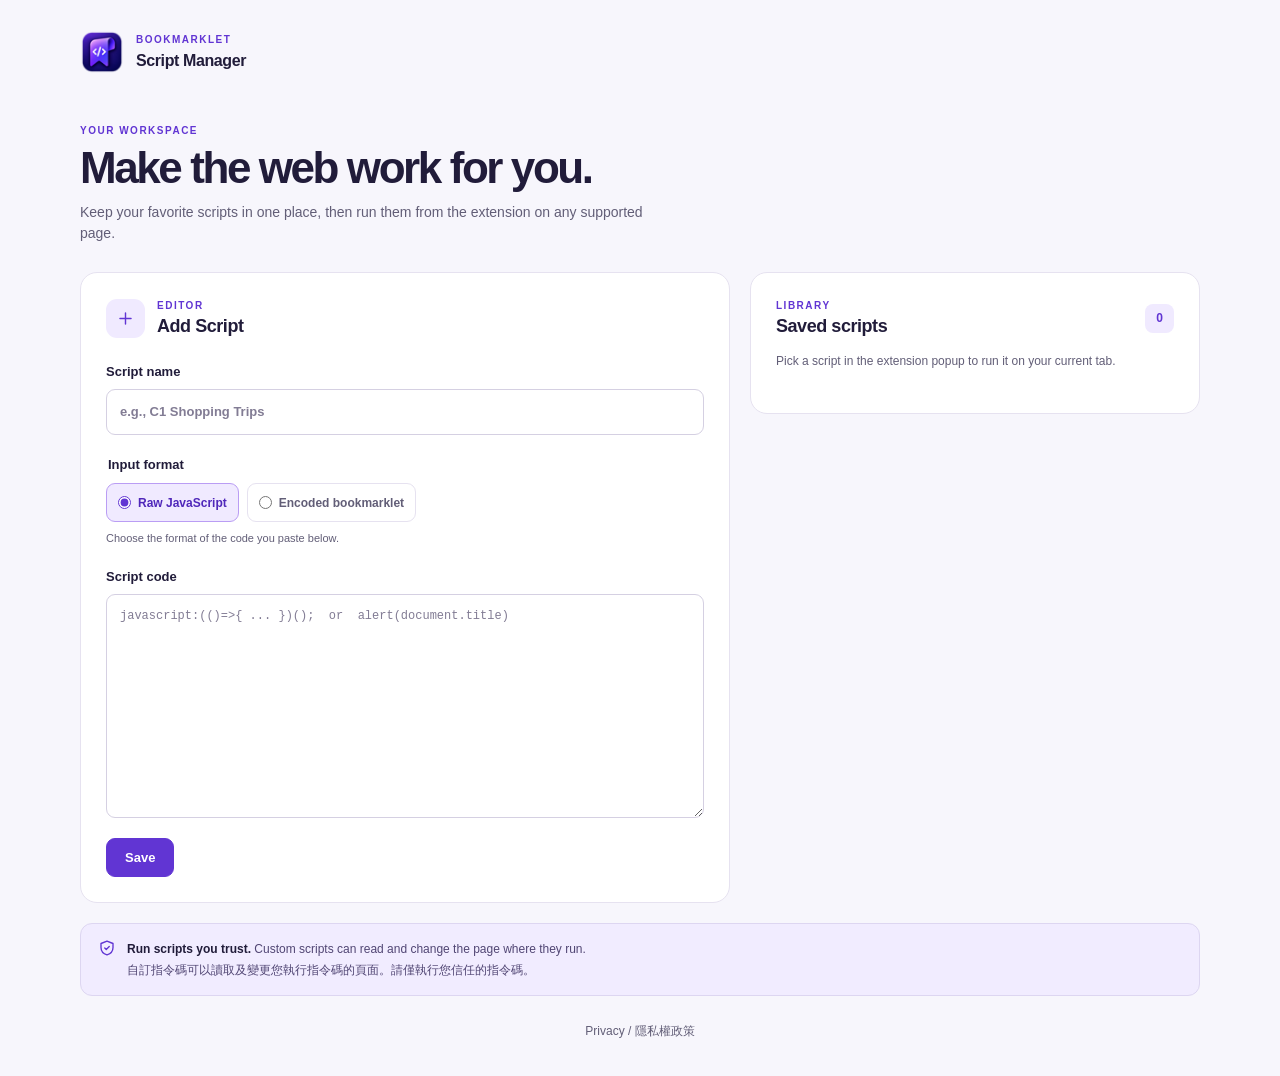
==== extension/options/index.html @ 5c260bf1 "update ui" ====
<!DOCTYPE html>
<html lang="en">
<head>
  <meta charset="UTF-8" />
  <meta name="viewport" content="width=device-width, initial-scale=1.0" />
  <title>Bookmarklet Script Manager</title>
  <link rel="stylesheet" href="styles.css" />
</head>
<body>
  <div class="wrap">
    <header class="page-header">
      <div class="brand">
        <img src="../../icons/icon48.png" width="44" height="44" alt="" />
        <div>
          <p class="eyebrow">BOOKMARKLET</p>
          <p class="brand-name">Script Manager</p>
        </div>
      </div>
      <div class="intro">
        <p class="eyebrow">YOUR WORKSPACE</p>
        <h1>Make the web work for you.</h1>
        <p class="sub">Keep your favorite scripts in one place, then run them from the extension on any supported page.</p>
      </div>
    </header>

    <main class="workspace">
    <section class="card editor-card" aria-labelledby="form-title">
      <div class="card-heading">
        <span class="card-icon" aria-hidden="true"><svg viewBox="0 0 24 24" width="19" height="19" fill="none" stroke="currentColor" stroke-width="1.8" stroke-linecap="round" stroke-linejoin="round"><path d="M12 5v14M5 12h14"/></svg></span>
        <div><p class="eyebrow">EDITOR</p><h2 id="form-title">Add Script</h2></div>
      </div>
      <form id="script-form">
        <label>
          <span>Script name</span>
          <input type="text" id="name" placeholder="e.g., C1 Shopping Trips" required />
        </label>
        <fieldset id="input-mode" aria-describedby="format-hint">
          <legend>Input format</legend>
          <div class="mode-options">
            <label><input type="radio" name="input-mode" value="raw" checked /> <span>Raw JavaScript</span></label>
            <label><input type="radio" name="input-mode" value="encoded-bookmarklet" /> <span>Encoded bookmarklet</span></label>
          </div>
          <p id="format-hint" class="field-hint">Choose the format of the code you paste below.</p>
        </fieldset>
        <label>
          <span>Script code</span>
          <textarea id="code" rows="10" placeholder="javascript:(()=>{ ... })();  or  alert(document.title)" required></textarea>
        </label>
        <div class="form-actions">
          <button type="submit" class="primary-btn" id="save-btn">Save</button>
          <button type="button" class="ghost-btn hidden" id="cancel-btn">Cancel</button>
          <span id="form-hint" class="hint" role="status" aria-live="polite"></span>
        </div>
      </form>
    </section>

    <section class="card library-card" aria-labelledby="library-title">
      <div class="library-heading">
        <div><p class="eyebrow">LIBRARY</p><h2 id="library-title">Saved scripts</h2></div>
        <span class="count" id="count">0</span>
      </div>
      <p class="library-description">Pick a script in the extension popup to run it on your current tab.</p>
      <ul id="list"></ul>
      <div id="list-empty" class="empty hidden">
        <span class="empty-icon" aria-hidden="true"><svg viewBox="0 0 24 24" width="24" height="24" fill="none" stroke="currentColor" stroke-width="1.7" stroke-linecap="round" stroke-linejoin="round"><path d="M6 3.75h12a1 1 0 0 1 1 1v15.5l-7-4.5-7 4.5V4.75a1 1 0 0 1 1-1Z"/><path d="m9 10 2 2-2 2m4 0h2"/></svg></span>
        <strong>No scripts saved yet</strong>
        <span>Add your first script using the editor.</span>
      </div>
    </section>
    </main>

    <aside class="safety-note" aria-label="Script safety">
      <span class="safety-icon" aria-hidden="true"><svg viewBox="0 0 24 24" width="18" height="18" fill="none" stroke="currentColor" stroke-width="1.8" stroke-linecap="round" stroke-linejoin="round"><path d="M12 2.75 20 6v5.25c0 5.1-3.3 8.4-8 10-4.7-1.6-8-4.9-8-10V6l8-3.25Z"/><path d="m9 12 2 2 4-4"/></svg></span>
      <div><strong>Run scripts you trust.</strong> Custom scripts can read and change the page where they run.<br><span lang="zh-Hant">自訂指令碼可以讀取及變更您執行指令碼的頁面。請僅執行您信任的指令碼。</span></div>
    </aside>

    <footer>
      <a href="https://tony92151.github.io/bookmarklet-launcher/site/privacy.html" target="_blank" rel="noreferrer">Privacy / 隱私權政策</a>
    </footer>
  </div>

  <script type="module" src="index.js"></script>
</body>
</html>
---- extension/options/styles.css ----
* { box-sizing: border-box; }
html { scroll-behavior: smooth; }
body {
  --bg: #f7f6fc; --surface: #fff; --ink: #211c3a; --muted: #625e77;
  --line: #e6e2f0; --accent: #6135d3; --accent-hover: #4f27ba; --accent-soft: #f0eaff;
  margin: 0; background: var(--bg); color: var(--ink);
  font: 14px/1.5 -apple-system, BlinkMacSystemFont, "Segoe UI", sans-serif;
}
button, input, textarea { font: inherit; }
button { cursor: pointer; }
.hidden { display: none !important; }
.wrap { width: min(1120px, calc(100% - 48px)); margin: 0 auto; }
.page-header { padding: 30px 0 28px; }
.brand { display: flex; align-items: center; gap: 12px; }
.brand img { border-radius: 12px; }
.eyebrow { margin: 0 0 2px; color: var(--accent); font-size: 10px; font-weight: 800; letter-spacing: .15em; }
.brand-name { margin: 0; font-size: 16px; font-weight: 750; letter-spacing: -.025em; }
.intro { margin-top: 49px; }
.intro h1 { margin: 6px 0 10px; font-size: clamp(30px, 4vw, 44px); line-height: 1.1; letter-spacing: -.055em; }
.sub { max-width: 590px; margin: 0; color: var(--muted); font-size: 14px; }
.workspace { display: grid; grid-template-columns: minmax(0, 1.3fr) minmax(300px, .9fr); align-items: start; gap: 20px; }
.card { min-width: 0; padding: 25px; border: 1px solid var(--line); border-radius: 17px; background: var(--surface); }
.card-heading { display: flex; align-items: center; gap: 12px; margin-bottom: 24px; }
.card-icon { display: grid; place-items: center; width: 39px; height: 39px; border-radius: 11px; background: var(--accent-soft); color: var(--accent); }
.card h2 { margin: 0; font-size: 18px; line-height: 1.25; letter-spacing: -.025em; }
form { display: grid; gap: 20px; }
form > label { display: grid; gap: 8px; color: var(--ink); font-size: 13px; font-weight: 700; }
input[type="text"], textarea { display: block; width: 100%; padding: 12px 13px; border: 1px solid #d5d0e2; border-radius: 9px; background: #fff; color: var(--ink); font-size: 13px; transition: border-color .18s ease, box-shadow .18s ease; }
input[type="text"]::placeholder, textarea::placeholder { color: #827c94; }
input[type="text"]:focus, textarea:focus { border-color: var(--accent); outline: 0; box-shadow: 0 0 0 3px #e8ddff; }
textarea { min-height: 220px; resize: vertical; font: 12px/1.65 ui-monospace, SFMono-Regular, Menlo, Consolas, monospace; }
fieldset { min-width: 0; margin: 0; padding: 0; border: 0; }
legend { margin-bottom: 9px; font-size: 13px; font-weight: 700; }
.mode-options { display: flex; flex-wrap: wrap; gap: 8px; }
.mode-options label { display: flex; align-items: center; gap: 7px; min-height: 39px; padding: 7px 11px; border: 1px solid var(--line); border-radius: 9px; color: var(--muted); cursor: pointer; font-size: 12px; font-weight: 650; transition: border-color .18s ease, background .18s ease; }
.mode-options label:has(input:checked) { border-color: #ba9df4; background: var(--accent-soft); color: var(--accent-hover); }
.mode-options label:hover { border-color: #ba9df4; }
.mode-options input { margin: 0; accent-color: var(--accent); }
.field-hint { margin: 8px 0 0; color: var(--muted); font-size: 11px; }
.form-actions { display: flex; flex-wrap: wrap; align-items: center; gap: 10px; }
.primary-btn, .ghost-btn { min-height: 39px; padding: 8px 18px; border-radius: 9px; font-size: 13px; font-weight: 750; transition: background .18s ease, border-color .18s ease; }
.primary-btn { border: 1px solid var(--accent); background: var(--accent); color: white; }
.primary-btn:hover { background: var(--accent-hover); }
.ghost-btn { border: 1px solid #d5d0e2; background: white; color: var(--ink); }
.ghost-btn:hover { background: var(--accent-soft); border-color: #ba9df4; }
.hint { color: #176b49; font-size: 12px; }
.hint.error { color: #a72d4b; }
.library-heading { display: flex; align-items: center; justify-content: space-between; gap: 12px; }
.count { display: grid; place-items: center; min-width: 29px; height: 29px; padding: 0 7px; border-radius: 8px; background: var(--accent-soft); color: var(--accent); font-size: 12px; font-weight: 800; }
.library-description { margin: 14px 0 18px; color: var(--muted); font-size: 12px; }
#list { display: grid; gap: 9px; margin: 0; padding: 0; list-style: none; }
.item { display: flex; align-items: center; justify-content: space-between; gap: 14px; min-width: 0; padding: 13px; border: 1px solid var(--line); border-radius: 11px; background: #fdfcff; }
.item-info { min-width: 0; }
.item-name { overflow-wrap: anywhere; font-size: 13px; font-weight: 750; }
.item-meta { max-width: 250px; margin-top: 3px; overflow: hidden; color: var(--muted); font: 11px/1.4 ui-monospace, SFMono-Regular, Menlo, Consolas, monospace; text-overflow: ellipsis; white-space: nowrap; }
.item-actions { display: flex; flex: none; gap: 5px; }
.sm-btn { min-height: 30px; padding: 5px 8px; border: 1px solid transparent; border-radius: 7px; background: transparent; color: var(--accent); font-size: 11px; font-weight: 750; transition: background .18s ease; }
.sm-btn:hover { background: var(--accent-soft); }
.sm-btn.delete { color: #a72d4b; }
.sm-btn.delete:hover { background: #fff0f3; }
.empty { display: flex; flex-direction: column; align-items: center; gap: 6px; padding: 35px 20px; border: 1px dashed #cec7df; border-radius: 11px; color: var(--muted); text-align: center; font-size: 12px; }
.empty-icon { display: grid; place-items: center; width: 46px; height: 46px; margin-bottom: 6px; border-radius: 12px; background: var(--accent-soft); color: var(--accent); }
.empty strong { color: var(--ink); font-size: 14px; }
.safety-note { display: flex; gap: 11px; margin: 20px 0 0; padding: 15px 17px; border: 1px solid #ddd6f1; border-radius: 12px; background: #f1ecff; color: #514674; font-size: 12px; line-height: 1.7; }
.safety-note strong { color: var(--ink); }
.safety-icon { flex: none; color: var(--accent); }
footer { padding: 24px 0 35px; text-align: center; }
footer a { color: var(--muted); font-size: 12px; text-decoration: none; }
footer a:hover { color: var(--accent); text-decoration: underline; }
button:focus-visible, a:focus-visible, input[type="radio"]:focus-visible { outline: 3px solid #a88cf5; outline-offset: 2px; }
@media (max-width: 800px) { .workspace { grid-template-columns: 1fr; } .item-meta { max-width: min(55vw, 500px); } }
@media (max-width: 560px) { .wrap { width: min(100% - 28px, 1120px); } .page-header { padding-top: 20px; } .intro { margin-top: 34px; } .card { padding: 19px; } .item { align-items: stretch; flex-direction: column; } .item-actions { justify-content: flex-end; } .item-meta { max-width: 100%; } }
@media (prefers-reduced-motion: reduce) { *, *::before, *::after { animation-duration: .01ms !important; transition-duration: .01ms !important; scroll-behavior: auto !important; } }
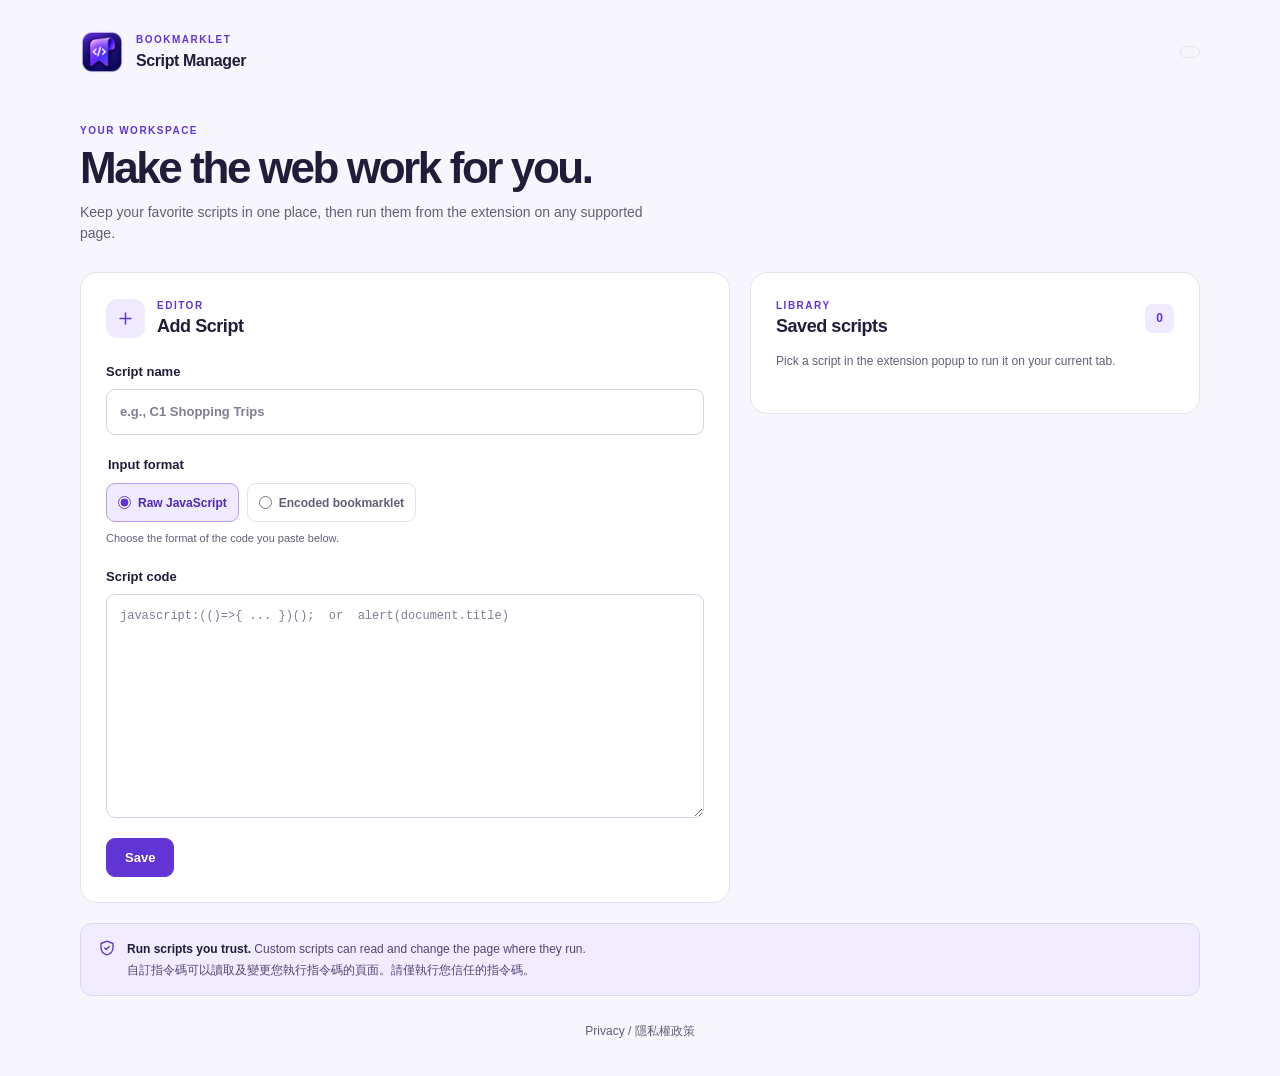
==== commit d3d4c0df: "Show extension version on options page" ====
--- a/extension/options/index.html
+++ b/extension/options/index.html
@@ -15,6 +15,7 @@
           <p class="eyebrow">BOOKMARKLET</p>
           <p class="brand-name">Script Manager</p>
         </div>
+        <span class="version" id="extension-version"></span>
       </div>
       <div class="intro">
         <p class="eyebrow">YOUR WORKSPACE</p>
--- a/extension/options/styles.css
+++ b/extension/options/styles.css
@@ -15,6 +15,7 @@
 .brand img { border-radius: 12px; }
 .eyebrow { margin: 0 0 2px; color: var(--accent); font-size: 10px; font-weight: 800; letter-spacing: .15em; }
 .brand-name { margin: 0; font-size: 16px; font-weight: 750; letter-spacing: -.025em; }
+.version { margin-left: auto; padding: 5px 9px; border: 1px solid var(--line); border-radius: 999px; color: var(--muted); font-size: 11px; font-weight: 700; white-space: nowrap; }
 .intro { margin-top: 49px; }
 .intro h1 { margin: 6px 0 10px; font-size: clamp(30px, 4vw, 44px); line-height: 1.1; letter-spacing: -.055em; }
 .sub { max-width: 590px; margin: 0; color: var(--muted); font-size: 14px; }
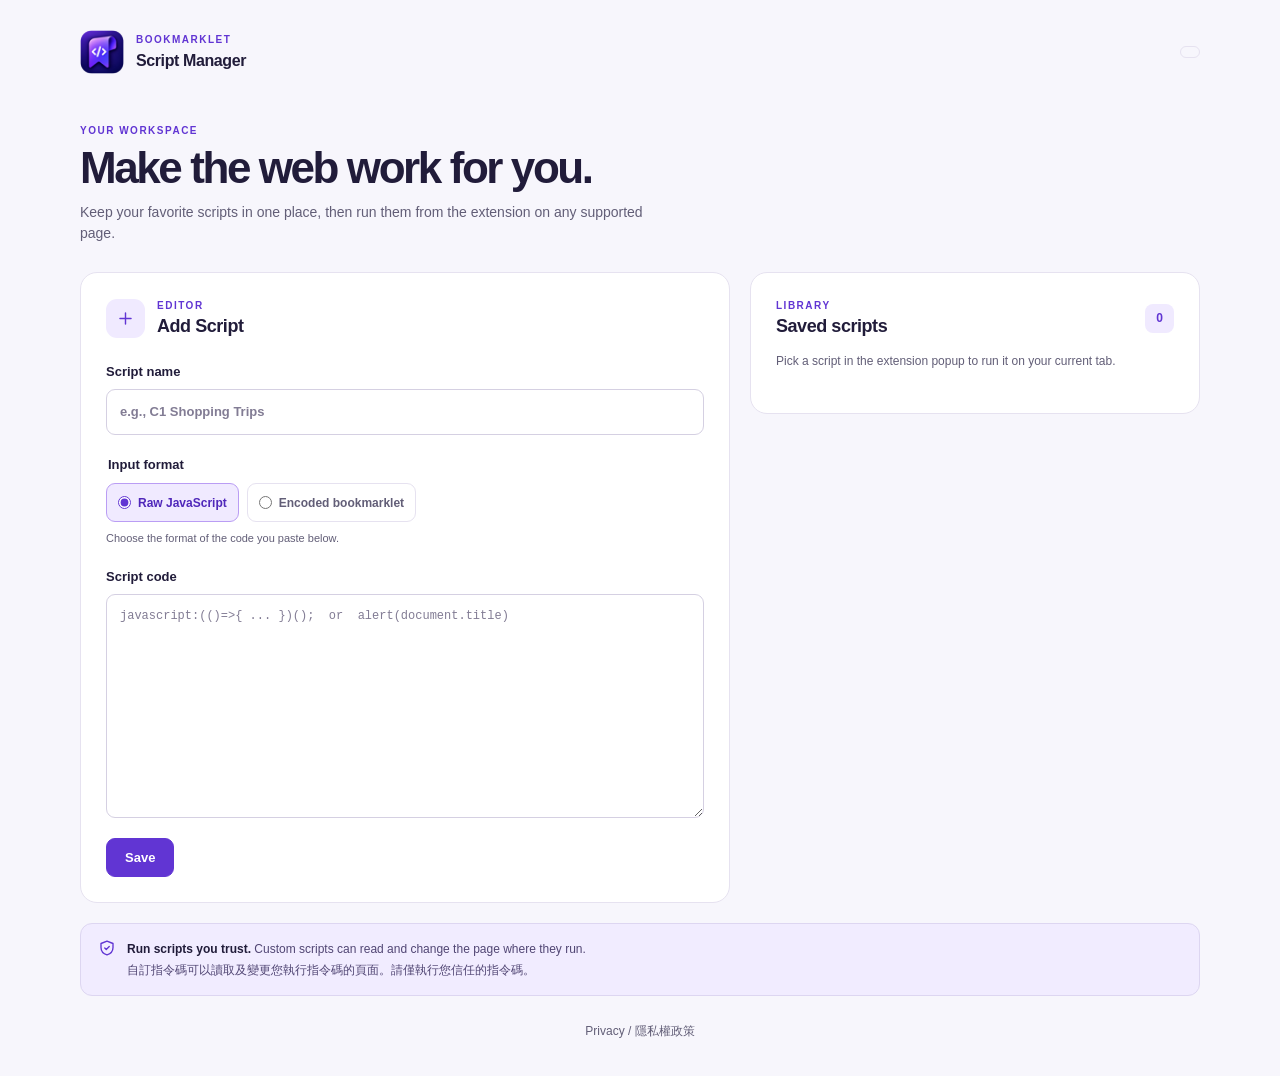
==== commit 88d9f285: "Move public site and skill to market repository" ====
--- a/extension/options/index.html
+++ b/extension/options/index.html
@@ -76,7 +76,7 @@
     </aside>
 
     <footer>
-      <a href="https://tony92151.github.io/bookmarklet-launcher/site/privacy.html" target="_blank" rel="noreferrer">Privacy / 隱私權政策</a>
+      <a href="https://tony92151.github.io/bookmarklet-script-manager-market/privacy.html" target="_blank" rel="noreferrer">Privacy / 隱私權政策</a>
     </footer>
   </div>
 
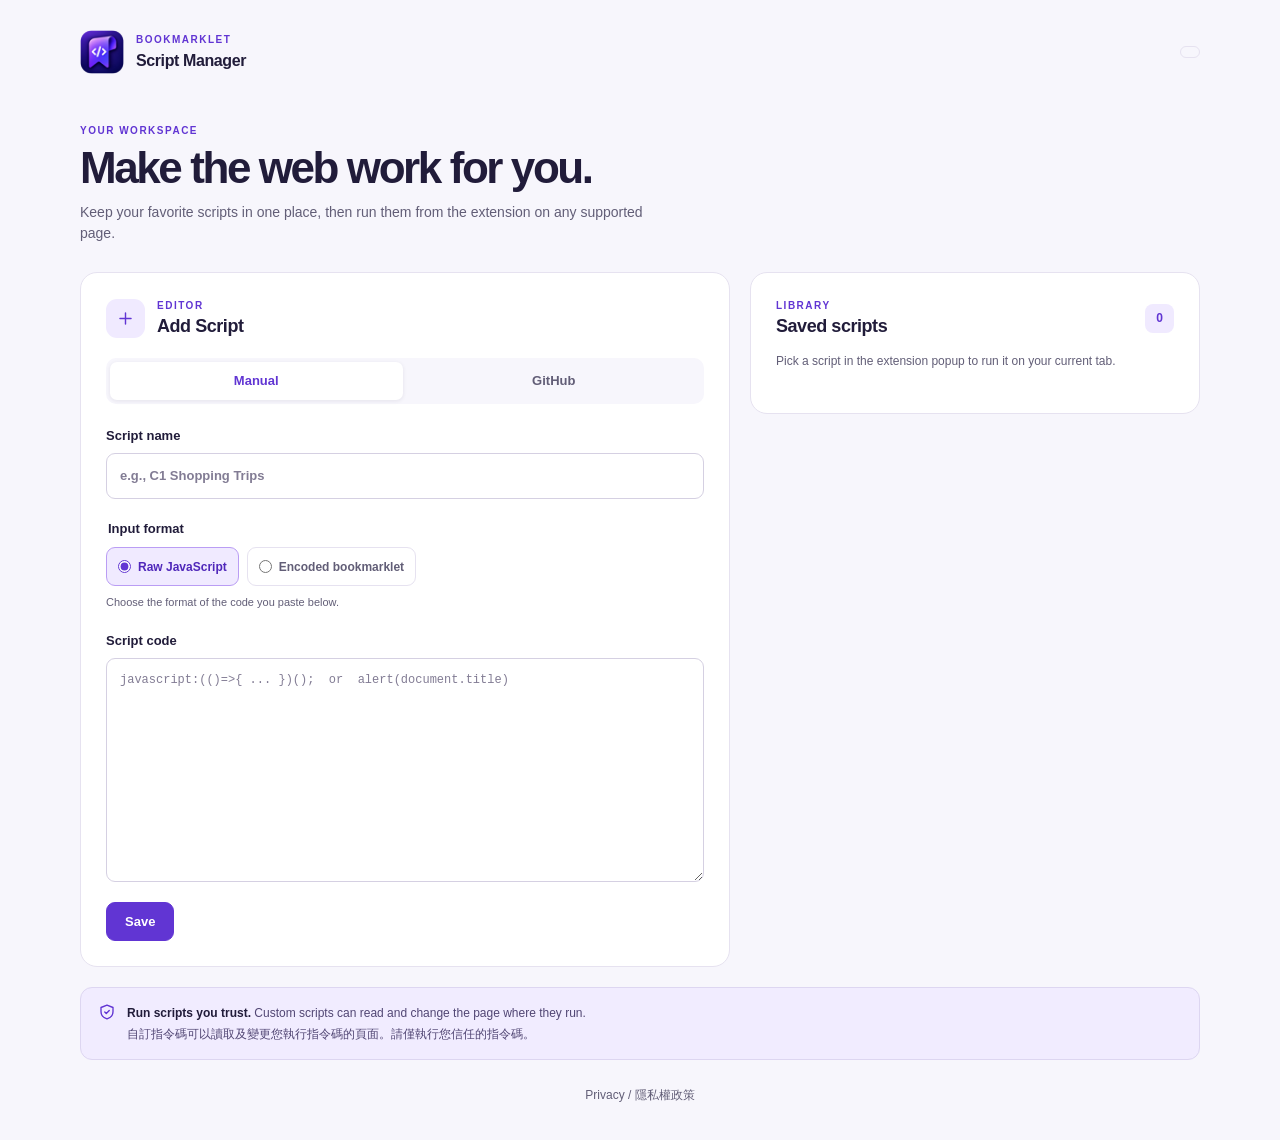
==== commit e88a852b: "Add GitHub script import and updated timestamps" ====
--- a/extension/options/index.html
+++ b/extension/options/index.html
@@ -30,6 +30,11 @@
         <span class="card-icon" aria-hidden="true"><svg viewBox="0 0 24 24" width="19" height="19" fill="none" stroke="currentColor" stroke-width="1.8" stroke-linecap="round" stroke-linejoin="round"><path d="M12 5v14M5 12h14"/></svg></span>
         <div><p class="eyebrow">EDITOR</p><h2 id="form-title">Add Script</h2></div>
       </div>
+      <div class="source-tabs" role="tablist" aria-label="Add script method">
+        <button type="button" id="manual-tab" role="tab" aria-controls="manual-panel" aria-selected="true">Manual</button>
+        <button type="button" id="github-tab" role="tab" aria-controls="github-panel" aria-selected="false" tabindex="-1">GitHub</button>
+      </div>
+      <div id="manual-panel" role="tabpanel" aria-labelledby="manual-tab">
       <form id="script-form">
         <label>
           <span>Script name</span>
@@ -53,6 +58,18 @@
           <span id="form-hint" class="hint" role="status" aria-live="polite"></span>
         </div>
       </form>
+      </div>
+      <div id="github-panel" class="hidden" role="tabpanel" aria-labelledby="github-tab">
+        <form id="github-form">
+          <label for="github-url">GitHub JavaScript file URL</label>
+          <input type="url" id="github-url" placeholder="https://github.com/owner/repo/blob/main/script.js" required />
+          <p class="field-hint">Save a one-time local copy of a public .js file.</p>
+          <div class="form-actions">
+            <button type="submit" class="primary-btn" id="github-save-btn">Save</button>
+            <span id="github-hint" class="hint" role="status" aria-live="polite"></span>
+          </div>
+        </form>
+      </div>
     </section>
 
     <section class="card library-card" aria-labelledby="library-title">
--- a/extension/options/styles.css
+++ b/extension/options/styles.css
@@ -21,14 +21,20 @@
 .sub { max-width: 590px; margin: 0; color: var(--muted); font-size: 14px; }
 .workspace { display: grid; grid-template-columns: minmax(0, 1.3fr) minmax(300px, .9fr); align-items: start; gap: 20px; }
 .card { min-width: 0; padding: 25px; border: 1px solid var(--line); border-radius: 17px; background: var(--surface); }
-.card-heading { display: flex; align-items: center; gap: 12px; margin-bottom: 24px; }
+.card-heading { display: flex; align-items: center; gap: 12px; margin-bottom: 20px; }
 .card-icon { display: grid; place-items: center; width: 39px; height: 39px; border-radius: 11px; background: var(--accent-soft); color: var(--accent); }
 .card h2 { margin: 0; font-size: 18px; line-height: 1.25; letter-spacing: -.025em; }
 form { display: grid; gap: 20px; }
 form > label { display: grid; gap: 8px; color: var(--ink); font-size: 13px; font-weight: 700; }
-input[type="text"], textarea { display: block; width: 100%; padding: 12px 13px; border: 1px solid #d5d0e2; border-radius: 9px; background: #fff; color: var(--ink); font-size: 13px; transition: border-color .18s ease, box-shadow .18s ease; }
-input[type="text"]::placeholder, textarea::placeholder { color: #827c94; }
-input[type="text"]:focus, textarea:focus { border-color: var(--accent); outline: 0; box-shadow: 0 0 0 3px #e8ddff; }
+.source-tabs { display: flex; gap: 5px; margin-bottom: 22px; padding: 4px; border-radius: 10px; background: var(--bg); }
+.source-tabs button { flex: 1; min-height: 38px; border: 0; border-radius: 7px; background: transparent; color: var(--muted); font-size: 13px; font-weight: 700; }
+.source-tabs button[aria-selected="true"] { background: white; color: var(--accent); box-shadow: 0 1px 4px #211c3a16; }
+.source-tabs button:hover { color: var(--accent); }
+#github-form { gap: 12px; }
+#github-form .field-hint { margin: 0; }
+input[type="text"], input[type="url"], textarea { display: block; width: 100%; padding: 12px 13px; border: 1px solid #d5d0e2; border-radius: 9px; background: #fff; color: var(--ink); font-size: 13px; transition: border-color .18s ease, box-shadow .18s ease; }
+input[type="text"]::placeholder, input[type="url"]::placeholder, textarea::placeholder { color: #827c94; }
+input[type="text"]:focus, input[type="url"]:focus, textarea:focus { border-color: var(--accent); outline: 0; box-shadow: 0 0 0 3px #e8ddff; }
 textarea { min-height: 220px; resize: vertical; font: 12px/1.65 ui-monospace, SFMono-Regular, Menlo, Consolas, monospace; }
 fieldset { min-width: 0; margin: 0; padding: 0; border: 0; }
 legend { margin-bottom: 9px; font-size: 13px; font-weight: 700; }
@@ -44,6 +50,7 @@
 .primary-btn:hover { background: var(--accent-hover); }
 .ghost-btn { border: 1px solid #d5d0e2; background: white; color: var(--ink); }
 .ghost-btn:hover { background: var(--accent-soft); border-color: #ba9df4; }
+.primary-btn:disabled, .ghost-btn:disabled { cursor: wait; opacity: .65; }
 .hint { color: #176b49; font-size: 12px; }
 .hint.error { color: #a72d4b; }
 .library-heading { display: flex; align-items: center; justify-content: space-between; gap: 12px; }
@@ -53,7 +60,7 @@
 .item { display: flex; align-items: center; justify-content: space-between; gap: 14px; min-width: 0; padding: 13px; border: 1px solid var(--line); border-radius: 11px; background: #fdfcff; }
 .item-info { min-width: 0; }
 .item-name { overflow-wrap: anywhere; font-size: 13px; font-weight: 750; }
-.item-meta { max-width: 250px; margin-top: 3px; overflow: hidden; color: var(--muted); font: 11px/1.4 ui-monospace, SFMono-Regular, Menlo, Consolas, monospace; text-overflow: ellipsis; white-space: nowrap; }
+.item-meta { margin-top: 3px; color: var(--muted); font-size: 12px; }
 .item-actions { display: flex; flex: none; gap: 5px; }
 .sm-btn { min-height: 30px; padding: 5px 8px; border: 1px solid transparent; border-radius: 7px; background: transparent; color: var(--accent); font-size: 11px; font-weight: 750; transition: background .18s ease; }
 .sm-btn:hover { background: var(--accent-soft); }
@@ -69,6 +76,6 @@
 footer a { color: var(--muted); font-size: 12px; text-decoration: none; }
 footer a:hover { color: var(--accent); text-decoration: underline; }
 button:focus-visible, a:focus-visible, input[type="radio"]:focus-visible { outline: 3px solid #a88cf5; outline-offset: 2px; }
-@media (max-width: 800px) { .workspace { grid-template-columns: 1fr; } .item-meta { max-width: min(55vw, 500px); } }
-@media (max-width: 560px) { .wrap { width: min(100% - 28px, 1120px); } .page-header { padding-top: 20px; } .intro { margin-top: 34px; } .card { padding: 19px; } .item { align-items: stretch; flex-direction: column; } .item-actions { justify-content: flex-end; } .item-meta { max-width: 100%; } }
+@media (max-width: 800px) { .workspace { grid-template-columns: 1fr; } }
+@media (max-width: 560px) { .wrap { width: min(100% - 28px, 1120px); } .page-header { padding-top: 20px; } .intro { margin-top: 34px; } .card { padding: 19px; } .item { align-items: stretch; flex-direction: column; } .item-actions { justify-content: flex-end; } }
 @media (prefers-reduced-motion: reduce) { *, *::before, *::after { animation-duration: .01ms !important; transition-duration: .01ms !important; scroll-behavior: auto !important; } }
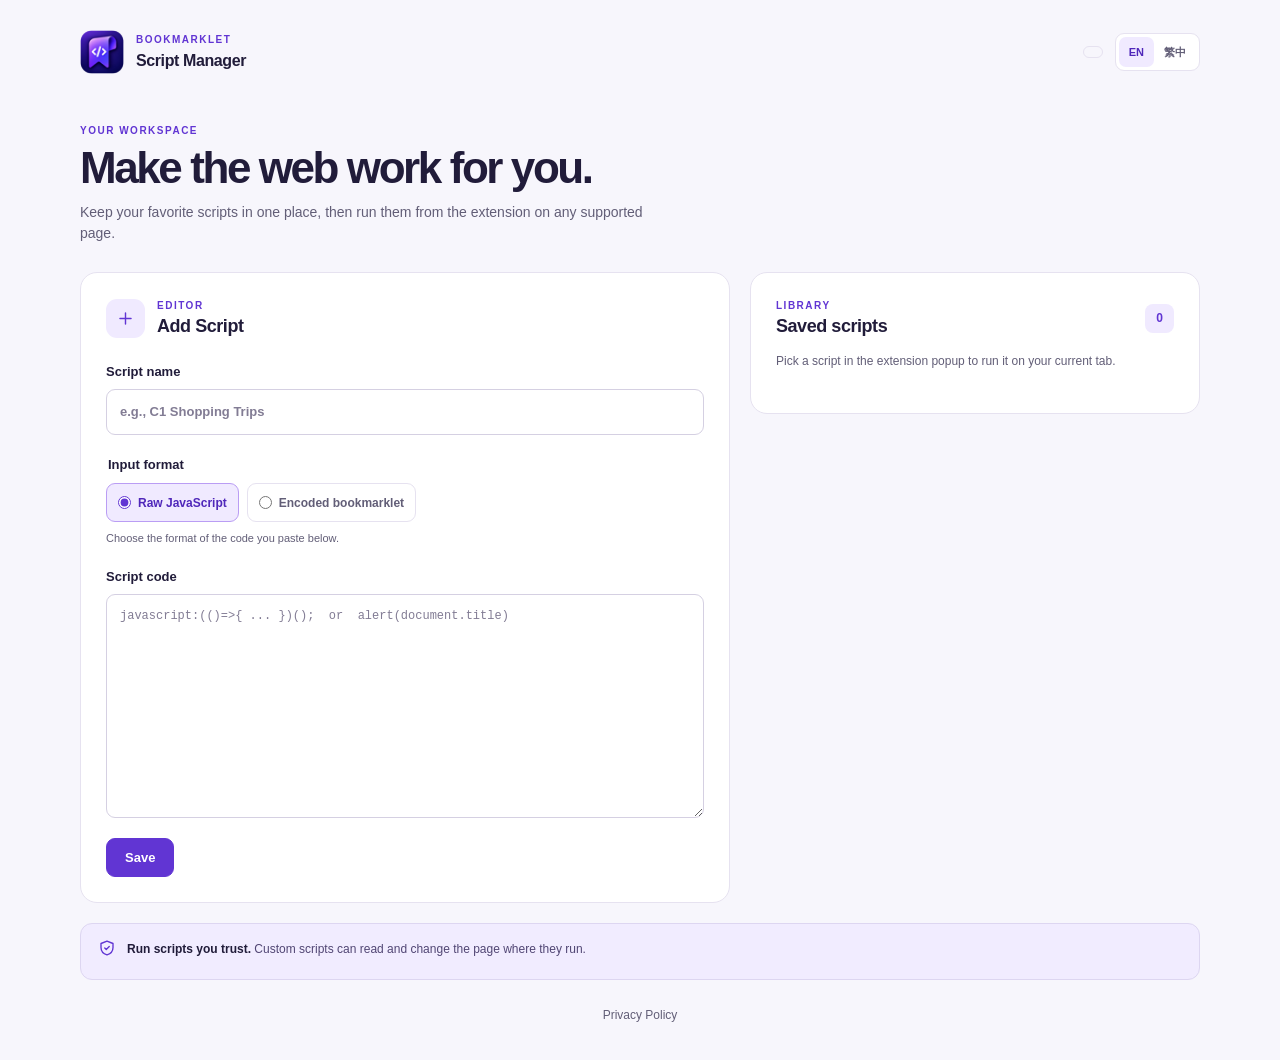
==== commit 8334d9a7: "Add English and Traditional Chinese UI switch" ====
--- a/extension/options/index.html
+++ b/extension/options/index.html
@@ -13,14 +13,18 @@
         <img src="../../icons/icon48.png" width="44" height="44" alt="" />
         <div>
           <p class="eyebrow">BOOKMARKLET</p>
-          <p class="brand-name">Script Manager</p>
+          <p class="brand-name" data-i18n="brandName">Script Manager</p>
         </div>
         <span class="version" id="extension-version"></span>
+        <div class="language-switch" role="group" aria-label="Language" data-i18n-aria-label="language">
+          <button type="button" data-language="en" aria-pressed="true">EN</button>
+          <button type="button" data-language="zh-TW" aria-pressed="false">繁中</button>
+        </div>
       </div>
       <div class="intro">
-        <p class="eyebrow">YOUR WORKSPACE</p>
-        <h1>Make the web work for you.</h1>
-        <p class="sub">Keep your favorite scripts in one place, then run them from the extension on any supported page.</p>
+        <p class="eyebrow" data-i18n="workspace">YOUR WORKSPACE</p>
+        <h1 data-i18n="heroTitle">Make the web work for you.</h1>
+        <p class="sub" data-i18n="heroDescription">Keep your favorite scripts in one place, then run them from the extension on any supported page.</p>
       </div>
     </header>
 
@@ -28,72 +32,55 @@
     <section class="card editor-card" aria-labelledby="form-title">
       <div class="card-heading">
         <span class="card-icon" aria-hidden="true"><svg viewBox="0 0 24 24" width="19" height="19" fill="none" stroke="currentColor" stroke-width="1.8" stroke-linecap="round" stroke-linejoin="round"><path d="M12 5v14M5 12h14"/></svg></span>
-        <div><p class="eyebrow">EDITOR</p><h2 id="form-title">Add Script</h2></div>
+        <div><p class="eyebrow" data-i18n="editor">EDITOR</p><h2 id="form-title" data-i18n="addScript">Add Script</h2></div>
       </div>
-      <div class="source-tabs" role="tablist" aria-label="Add script method">
-        <button type="button" id="manual-tab" role="tab" aria-controls="manual-panel" aria-selected="true">Manual</button>
-        <button type="button" id="github-tab" role="tab" aria-controls="github-panel" aria-selected="false" tabindex="-1">GitHub</button>
-      </div>
-      <div id="manual-panel" role="tabpanel" aria-labelledby="manual-tab">
       <form id="script-form">
         <label>
-          <span>Script name</span>
-          <input type="text" id="name" placeholder="e.g., C1 Shopping Trips" required />
+          <span data-i18n="scriptName">Script name</span>
+          <input type="text" id="name" placeholder="e.g., C1 Shopping Trips" data-i18n-placeholder="scriptNameExample" required />
         </label>
         <fieldset id="input-mode" aria-describedby="format-hint">
-          <legend>Input format</legend>
+          <legend data-i18n="inputFormat">Input format</legend>
           <div class="mode-options">
-            <label><input type="radio" name="input-mode" value="raw" checked /> <span>Raw JavaScript</span></label>
-            <label><input type="radio" name="input-mode" value="encoded-bookmarklet" /> <span>Encoded bookmarklet</span></label>
+            <label><input type="radio" name="input-mode" value="raw" checked /> <span data-i18n="rawJavaScript">Raw JavaScript</span></label>
+            <label><input type="radio" name="input-mode" value="encoded-bookmarklet" /> <span data-i18n="encodedBookmarklet">Encoded bookmarklet</span></label>
           </div>
-          <p id="format-hint" class="field-hint">Choose the format of the code you paste below.</p>
+          <p id="format-hint" class="field-hint" data-i18n="formatHint">Choose the format of the code you paste below.</p>
         </fieldset>
         <label>
-          <span>Script code</span>
+          <span data-i18n="scriptCode">Script code</span>
           <textarea id="code" rows="10" placeholder="javascript:(()=>{ ... })();  or  alert(document.title)" required></textarea>
         </label>
         <div class="form-actions">
-          <button type="submit" class="primary-btn" id="save-btn">Save</button>
-          <button type="button" class="ghost-btn hidden" id="cancel-btn">Cancel</button>
+          <button type="submit" class="primary-btn" id="save-btn" data-i18n="save">Save</button>
+          <button type="button" class="ghost-btn hidden" id="cancel-btn" data-i18n="cancel">Cancel</button>
           <span id="form-hint" class="hint" role="status" aria-live="polite"></span>
         </div>
       </form>
-      </div>
-      <div id="github-panel" class="hidden" role="tabpanel" aria-labelledby="github-tab">
-        <form id="github-form">
-          <label for="github-url">GitHub JavaScript file URL</label>
-          <input type="url" id="github-url" placeholder="https://github.com/owner/repo/blob/main/script.js" required />
-          <p class="field-hint">Save a one-time local copy of a public .js file.</p>
-          <div class="form-actions">
-            <button type="submit" class="primary-btn" id="github-save-btn">Save</button>
-            <span id="github-hint" class="hint" role="status" aria-live="polite"></span>
-          </div>
-        </form>
-      </div>
     </section>
 
     <section class="card library-card" aria-labelledby="library-title">
       <div class="library-heading">
-        <div><p class="eyebrow">LIBRARY</p><h2 id="library-title">Saved scripts</h2></div>
+        <div><p class="eyebrow" data-i18n="library">LIBRARY</p><h2 id="library-title" data-i18n="savedScripts">Saved scripts</h2></div>
         <span class="count" id="count">0</span>
       </div>
-      <p class="library-description">Pick a script in the extension popup to run it on your current tab.</p>
+      <p class="library-description" data-i18n="libraryDescription">Pick a script in the extension popup to run it on your current tab.</p>
       <ul id="list"></ul>
       <div id="list-empty" class="empty hidden">
         <span class="empty-icon" aria-hidden="true"><svg viewBox="0 0 24 24" width="24" height="24" fill="none" stroke="currentColor" stroke-width="1.7" stroke-linecap="round" stroke-linejoin="round"><path d="M6 3.75h12a1 1 0 0 1 1 1v15.5l-7-4.5-7 4.5V4.75a1 1 0 0 1 1-1Z"/><path d="m9 10 2 2-2 2m4 0h2"/></svg></span>
-        <strong>No scripts saved yet</strong>
-        <span>Add your first script using the editor.</span>
+        <strong data-i18n="noScripts">No scripts saved yet</strong>
+        <span data-i18n="addUsingEditor">Add your first script using the editor.</span>
       </div>
     </section>
     </main>
 
-    <aside class="safety-note" aria-label="Script safety">
+    <aside class="safety-note" aria-label="Script safety" data-i18n-aria-label="scriptSafetyLabel">
       <span class="safety-icon" aria-hidden="true"><svg viewBox="0 0 24 24" width="18" height="18" fill="none" stroke="currentColor" stroke-width="1.8" stroke-linecap="round" stroke-linejoin="round"><path d="M12 2.75 20 6v5.25c0 5.1-3.3 8.4-8 10-4.7-1.6-8-4.9-8-10V6l8-3.25Z"/><path d="m9 12 2 2 4-4"/></svg></span>
-      <div><strong>Run scripts you trust.</strong> Custom scripts can read and change the page where they run.<br><span lang="zh-Hant">自訂指令碼可以讀取及變更您執行指令碼的頁面。請僅執行您信任的指令碼。</span></div>
+      <div><strong data-i18n="safetyTitle">Run scripts you trust.</strong> <span data-i18n="safetyDescription">Custom scripts can read and change the page where they run.</span></div>
     </aside>
 
     <footer>
-      <a href="https://tony92151.github.io/bookmarklet-script-manager-market/privacy.html" target="_blank" rel="noreferrer">Privacy / 隱私權政策</a>
+      <a href="https://tony92151.github.io/bookmarklet-script-manager-market/privacy.html" target="_blank" rel="noreferrer" data-i18n="privacy">Privacy Policy</a>
     </footer>
   </div>
 
--- a/extension/options/styles.css
+++ b/extension/options/styles.css
@@ -12,6 +12,9 @@
 .wrap { width: min(1120px, calc(100% - 48px)); margin: 0 auto; }
 .page-header { padding: 30px 0 28px; }
 .brand { display: flex; align-items: center; gap: 12px; }
+.language-switch { display: inline-flex; padding: 3px; border: 1px solid var(--line); border-radius: 9px; background: var(--surface); }
+.language-switch button { min-height: 30px; padding: 5px 10px; border: 0; border-radius: 7px; background: transparent; color: var(--muted); font-size: 11px; font-weight: 750; }
+.language-switch button:hover, .language-switch button[aria-pressed="true"] { background: var(--accent-soft); color: var(--accent-hover); }
 .brand img { border-radius: 12px; }
 .eyebrow { margin: 0 0 2px; color: var(--accent); font-size: 10px; font-weight: 800; letter-spacing: .15em; }
 .brand-name { margin: 0; font-size: 16px; font-weight: 750; letter-spacing: -.025em; }
@@ -21,20 +24,14 @@
 .sub { max-width: 590px; margin: 0; color: var(--muted); font-size: 14px; }
 .workspace { display: grid; grid-template-columns: minmax(0, 1.3fr) minmax(300px, .9fr); align-items: start; gap: 20px; }
 .card { min-width: 0; padding: 25px; border: 1px solid var(--line); border-radius: 17px; background: var(--surface); }
-.card-heading { display: flex; align-items: center; gap: 12px; margin-bottom: 20px; }
+.card-heading { display: flex; align-items: center; gap: 12px; margin-bottom: 24px; }
 .card-icon { display: grid; place-items: center; width: 39px; height: 39px; border-radius: 11px; background: var(--accent-soft); color: var(--accent); }
 .card h2 { margin: 0; font-size: 18px; line-height: 1.25; letter-spacing: -.025em; }
 form { display: grid; gap: 20px; }
 form > label { display: grid; gap: 8px; color: var(--ink); font-size: 13px; font-weight: 700; }
-.source-tabs { display: flex; gap: 5px; margin-bottom: 22px; padding: 4px; border-radius: 10px; background: var(--bg); }
-.source-tabs button { flex: 1; min-height: 38px; border: 0; border-radius: 7px; background: transparent; color: var(--muted); font-size: 13px; font-weight: 700; }
-.source-tabs button[aria-selected="true"] { background: white; color: var(--accent); box-shadow: 0 1px 4px #211c3a16; }
-.source-tabs button:hover { color: var(--accent); }
-#github-form { gap: 12px; }
-#github-form .field-hint { margin: 0; }
-input[type="text"], input[type="url"], textarea { display: block; width: 100%; padding: 12px 13px; border: 1px solid #d5d0e2; border-radius: 9px; background: #fff; color: var(--ink); font-size: 13px; transition: border-color .18s ease, box-shadow .18s ease; }
-input[type="text"]::placeholder, input[type="url"]::placeholder, textarea::placeholder { color: #827c94; }
-input[type="text"]:focus, input[type="url"]:focus, textarea:focus { border-color: var(--accent); outline: 0; box-shadow: 0 0 0 3px #e8ddff; }
+input[type="text"], textarea { display: block; width: 100%; padding: 12px 13px; border: 1px solid #d5d0e2; border-radius: 9px; background: #fff; color: var(--ink); font-size: 13px; transition: border-color .18s ease, box-shadow .18s ease; }
+input[type="text"]::placeholder, textarea::placeholder { color: #827c94; }
+input[type="text"]:focus, textarea:focus { border-color: var(--accent); outline: 0; box-shadow: 0 0 0 3px #e8ddff; }
 textarea { min-height: 220px; resize: vertical; font: 12px/1.65 ui-monospace, SFMono-Regular, Menlo, Consolas, monospace; }
 fieldset { min-width: 0; margin: 0; padding: 0; border: 0; }
 legend { margin-bottom: 9px; font-size: 13px; font-weight: 700; }
@@ -50,7 +47,6 @@
 .primary-btn:hover { background: var(--accent-hover); }
 .ghost-btn { border: 1px solid #d5d0e2; background: white; color: var(--ink); }
 .ghost-btn:hover { background: var(--accent-soft); border-color: #ba9df4; }
-.primary-btn:disabled, .ghost-btn:disabled { cursor: wait; opacity: .65; }
 .hint { color: #176b49; font-size: 12px; }
 .hint.error { color: #a72d4b; }
 .library-heading { display: flex; align-items: center; justify-content: space-between; gap: 12px; }
@@ -60,7 +56,7 @@
 .item { display: flex; align-items: center; justify-content: space-between; gap: 14px; min-width: 0; padding: 13px; border: 1px solid var(--line); border-radius: 11px; background: #fdfcff; }
 .item-info { min-width: 0; }
 .item-name { overflow-wrap: anywhere; font-size: 13px; font-weight: 750; }
-.item-meta { margin-top: 3px; color: var(--muted); font-size: 12px; }
+.item-meta { max-width: 250px; margin-top: 3px; overflow: hidden; color: var(--muted); font: 11px/1.4 ui-monospace, SFMono-Regular, Menlo, Consolas, monospace; text-overflow: ellipsis; white-space: nowrap; }
 .item-actions { display: flex; flex: none; gap: 5px; }
 .sm-btn { min-height: 30px; padding: 5px 8px; border: 1px solid transparent; border-radius: 7px; background: transparent; color: var(--accent); font-size: 11px; font-weight: 750; transition: background .18s ease; }
 .sm-btn:hover { background: var(--accent-soft); }
@@ -76,6 +72,6 @@
 footer a { color: var(--muted); font-size: 12px; text-decoration: none; }
 footer a:hover { color: var(--accent); text-decoration: underline; }
 button:focus-visible, a:focus-visible, input[type="radio"]:focus-visible { outline: 3px solid #a88cf5; outline-offset: 2px; }
-@media (max-width: 800px) { .workspace { grid-template-columns: 1fr; } }
-@media (max-width: 560px) { .wrap { width: min(100% - 28px, 1120px); } .page-header { padding-top: 20px; } .intro { margin-top: 34px; } .card { padding: 19px; } .item { align-items: stretch; flex-direction: column; } .item-actions { justify-content: flex-end; } }
+@media (max-width: 800px) { .workspace { grid-template-columns: 1fr; } .item-meta { max-width: min(55vw, 500px); } }
+@media (max-width: 560px) { .wrap { width: min(100% - 28px, 1120px); } .page-header { padding-top: 20px; } .intro { margin-top: 34px; } .card { padding: 19px; } .item { align-items: stretch; flex-direction: column; } .item-actions { justify-content: flex-end; } .item-meta { max-width: 100%; } }
 @media (prefers-reduced-motion: reduce) { *, *::before, *::after { animation-duration: .01ms !important; transition-duration: .01ms !important; scroll-behavior: auto !important; } }
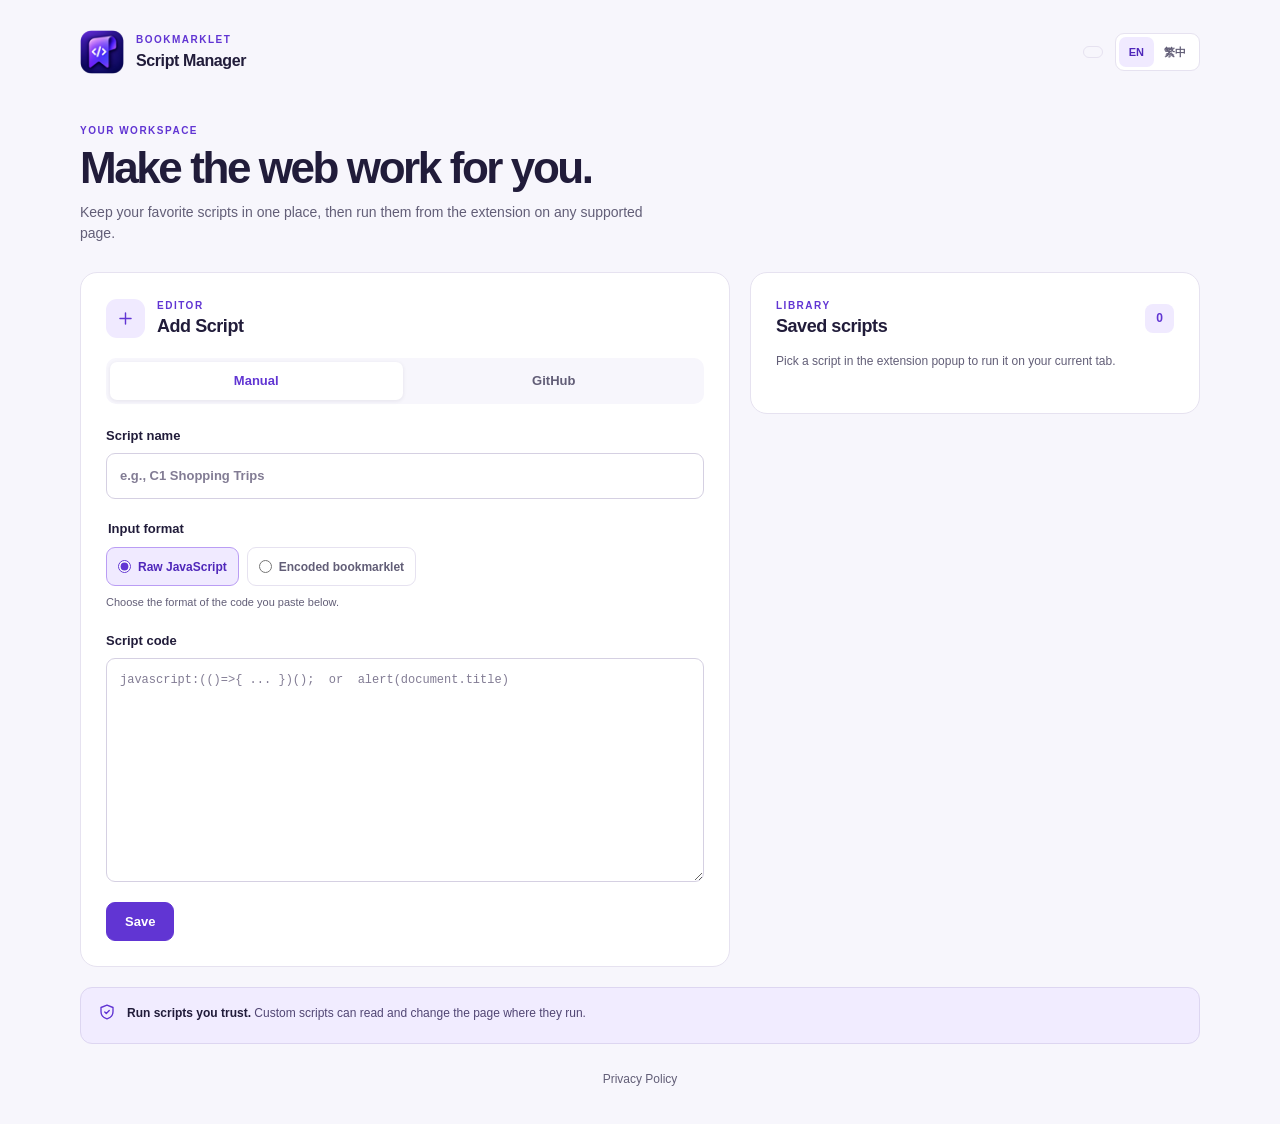
==== commit 67653e8f: "Add English and Traditional Chinese UI switch (#17)" ====
--- a/extension/options/index.html
+++ b/extension/options/index.html
@@ -34,6 +34,11 @@
         <span class="card-icon" aria-hidden="true"><svg viewBox="0 0 24 24" width="19" height="19" fill="none" stroke="currentColor" stroke-width="1.8" stroke-linecap="round" stroke-linejoin="round"><path d="M12 5v14M5 12h14"/></svg></span>
         <div><p class="eyebrow" data-i18n="editor">EDITOR</p><h2 id="form-title" data-i18n="addScript">Add Script</h2></div>
       </div>
+      <div class="source-tabs" role="tablist" aria-label="Add script method" data-i18n-aria-label="addScriptMethod">
+        <button type="button" id="manual-tab" role="tab" aria-controls="manual-panel" aria-selected="true" data-i18n="manual">Manual</button>
+        <button type="button" id="github-tab" role="tab" aria-controls="github-panel" aria-selected="false" tabindex="-1">GitHub</button>
+      </div>
+      <div id="manual-panel" role="tabpanel" aria-labelledby="manual-tab">
       <form id="script-form">
         <label>
           <span data-i18n="scriptName">Script name</span>
@@ -57,6 +62,18 @@
           <span id="form-hint" class="hint" role="status" aria-live="polite"></span>
         </div>
       </form>
+      </div>
+      <div id="github-panel" class="hidden" role="tabpanel" aria-labelledby="github-tab">
+        <form id="github-form">
+          <label for="github-url" data-i18n="githubFileUrl">GitHub JavaScript file URL</label>
+          <input type="url" id="github-url" placeholder="https://github.com/owner/repo/blob/main/script.js" required />
+          <p class="field-hint" data-i18n="githubCopyHint">Save a one-time local copy of a public .js file.</p>
+          <div class="form-actions">
+            <button type="submit" class="primary-btn" id="github-save-btn" data-i18n="save">Save</button>
+            <span id="github-hint" class="hint" role="status" aria-live="polite"></span>
+          </div>
+        </form>
+      </div>
     </section>
 
     <section class="card library-card" aria-labelledby="library-title">
--- a/extension/options/styles.css
+++ b/extension/options/styles.css
@@ -24,14 +24,20 @@
 .sub { max-width: 590px; margin: 0; color: var(--muted); font-size: 14px; }
 .workspace { display: grid; grid-template-columns: minmax(0, 1.3fr) minmax(300px, .9fr); align-items: start; gap: 20px; }
 .card { min-width: 0; padding: 25px; border: 1px solid var(--line); border-radius: 17px; background: var(--surface); }
-.card-heading { display: flex; align-items: center; gap: 12px; margin-bottom: 24px; }
+.card-heading { display: flex; align-items: center; gap: 12px; margin-bottom: 20px; }
 .card-icon { display: grid; place-items: center; width: 39px; height: 39px; border-radius: 11px; background: var(--accent-soft); color: var(--accent); }
 .card h2 { margin: 0; font-size: 18px; line-height: 1.25; letter-spacing: -.025em; }
 form { display: grid; gap: 20px; }
 form > label { display: grid; gap: 8px; color: var(--ink); font-size: 13px; font-weight: 700; }
-input[type="text"], textarea { display: block; width: 100%; padding: 12px 13px; border: 1px solid #d5d0e2; border-radius: 9px; background: #fff; color: var(--ink); font-size: 13px; transition: border-color .18s ease, box-shadow .18s ease; }
-input[type="text"]::placeholder, textarea::placeholder { color: #827c94; }
-input[type="text"]:focus, textarea:focus { border-color: var(--accent); outline: 0; box-shadow: 0 0 0 3px #e8ddff; }
+.source-tabs { display: flex; gap: 5px; margin-bottom: 22px; padding: 4px; border-radius: 10px; background: var(--bg); }
+.source-tabs button { flex: 1; min-height: 38px; border: 0; border-radius: 7px; background: transparent; color: var(--muted); font-size: 13px; font-weight: 700; }
+.source-tabs button[aria-selected="true"] { background: white; color: var(--accent); box-shadow: 0 1px 4px #211c3a16; }
+.source-tabs button:hover { color: var(--accent); }
+#github-form { gap: 12px; }
+#github-form .field-hint { margin: 0; }
+input[type="text"], input[type="url"], textarea { display: block; width: 100%; padding: 12px 13px; border: 1px solid #d5d0e2; border-radius: 9px; background: #fff; color: var(--ink); font-size: 13px; transition: border-color .18s ease, box-shadow .18s ease; }
+input[type="text"]::placeholder, input[type="url"]::placeholder, textarea::placeholder { color: #827c94; }
+input[type="text"]:focus, input[type="url"]:focus, textarea:focus { border-color: var(--accent); outline: 0; box-shadow: 0 0 0 3px #e8ddff; }
 textarea { min-height: 220px; resize: vertical; font: 12px/1.65 ui-monospace, SFMono-Regular, Menlo, Consolas, monospace; }
 fieldset { min-width: 0; margin: 0; padding: 0; border: 0; }
 legend { margin-bottom: 9px; font-size: 13px; font-weight: 700; }
@@ -47,6 +53,7 @@
 .primary-btn:hover { background: var(--accent-hover); }
 .ghost-btn { border: 1px solid #d5d0e2; background: white; color: var(--ink); }
 .ghost-btn:hover { background: var(--accent-soft); border-color: #ba9df4; }
+.primary-btn:disabled, .ghost-btn:disabled { cursor: wait; opacity: .65; }
 .hint { color: #176b49; font-size: 12px; }
 .hint.error { color: #a72d4b; }
 .library-heading { display: flex; align-items: center; justify-content: space-between; gap: 12px; }
@@ -56,7 +63,7 @@
 .item { display: flex; align-items: center; justify-content: space-between; gap: 14px; min-width: 0; padding: 13px; border: 1px solid var(--line); border-radius: 11px; background: #fdfcff; }
 .item-info { min-width: 0; }
 .item-name { overflow-wrap: anywhere; font-size: 13px; font-weight: 750; }
-.item-meta { max-width: 250px; margin-top: 3px; overflow: hidden; color: var(--muted); font: 11px/1.4 ui-monospace, SFMono-Regular, Menlo, Consolas, monospace; text-overflow: ellipsis; white-space: nowrap; }
+.item-meta { margin-top: 3px; color: var(--muted); font-size: 12px; }
 .item-actions { display: flex; flex: none; gap: 5px; }
 .sm-btn { min-height: 30px; padding: 5px 8px; border: 1px solid transparent; border-radius: 7px; background: transparent; color: var(--accent); font-size: 11px; font-weight: 750; transition: background .18s ease; }
 .sm-btn:hover { background: var(--accent-soft); }
@@ -72,6 +79,6 @@
 footer a { color: var(--muted); font-size: 12px; text-decoration: none; }
 footer a:hover { color: var(--accent); text-decoration: underline; }
 button:focus-visible, a:focus-visible, input[type="radio"]:focus-visible { outline: 3px solid #a88cf5; outline-offset: 2px; }
-@media (max-width: 800px) { .workspace { grid-template-columns: 1fr; } .item-meta { max-width: min(55vw, 500px); } }
-@media (max-width: 560px) { .wrap { width: min(100% - 28px, 1120px); } .page-header { padding-top: 20px; } .intro { margin-top: 34px; } .card { padding: 19px; } .item { align-items: stretch; flex-direction: column; } .item-actions { justify-content: flex-end; } .item-meta { max-width: 100%; } }
+@media (max-width: 800px) { .workspace { grid-template-columns: 1fr; } }
+@media (max-width: 560px) { .wrap { width: min(100% - 28px, 1120px); } .page-header { padding-top: 20px; } .intro { margin-top: 34px; } .card { padding: 19px; } .item { align-items: stretch; flex-direction: column; } .item-actions { justify-content: flex-end; } }
 @media (prefers-reduced-motion: reduce) { *, *::before, *::after { animation-duration: .01ms !important; transition-duration: .01ms !important; scroll-behavior: auto !important; } }
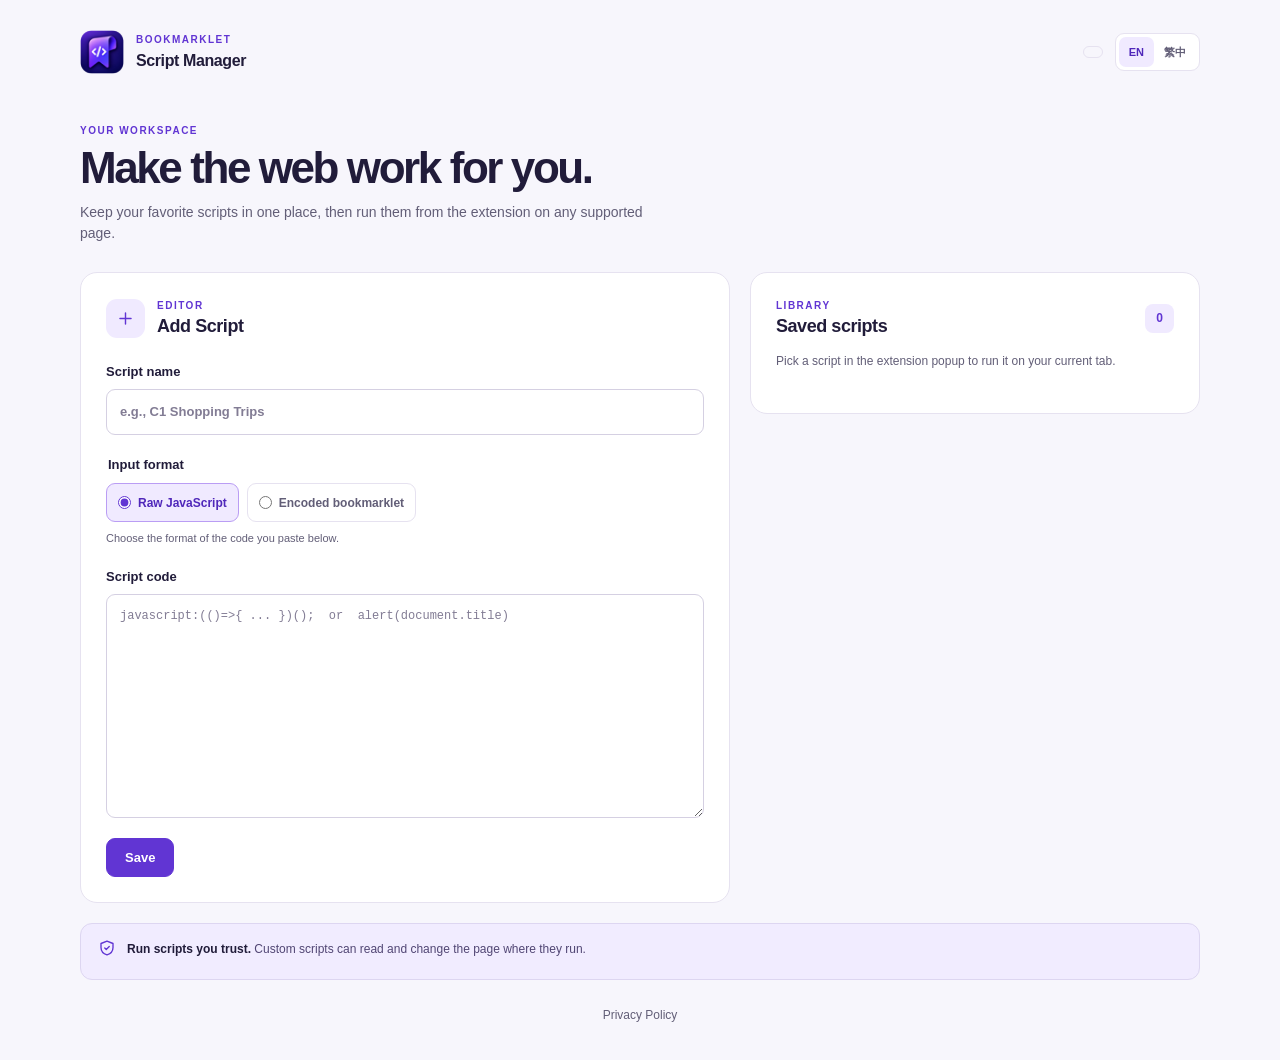
==== commit 3f26aaea: "Add English and Traditional Chinese UI switch (#17)" ====
--- a/extension/options/index.html
+++ b/extension/options/index.html
@@ -34,11 +34,6 @@
         <span class="card-icon" aria-hidden="true"><svg viewBox="0 0 24 24" width="19" height="19" fill="none" stroke="currentColor" stroke-width="1.8" stroke-linecap="round" stroke-linejoin="round"><path d="M12 5v14M5 12h14"/></svg></span>
         <div><p class="eyebrow" data-i18n="editor">EDITOR</p><h2 id="form-title" data-i18n="addScript">Add Script</h2></div>
       </div>
-      <div class="source-tabs" role="tablist" aria-label="Add script method" data-i18n-aria-label="addScriptMethod">
-        <button type="button" id="manual-tab" role="tab" aria-controls="manual-panel" aria-selected="true" data-i18n="manual">Manual</button>
-        <button type="button" id="github-tab" role="tab" aria-controls="github-panel" aria-selected="false" tabindex="-1">GitHub</button>
-      </div>
-      <div id="manual-panel" role="tabpanel" aria-labelledby="manual-tab">
       <form id="script-form">
         <label>
           <span data-i18n="scriptName">Script name</span>
@@ -62,18 +57,6 @@
           <span id="form-hint" class="hint" role="status" aria-live="polite"></span>
         </div>
       </form>
-      </div>
-      <div id="github-panel" class="hidden" role="tabpanel" aria-labelledby="github-tab">
-        <form id="github-form">
-          <label for="github-url" data-i18n="githubFileUrl">GitHub JavaScript file URL</label>
-          <input type="url" id="github-url" placeholder="https://github.com/owner/repo/blob/main/script.js" required />
-          <p class="field-hint" data-i18n="githubCopyHint">Save a one-time local copy of a public .js file.</p>
-          <div class="form-actions">
-            <button type="submit" class="primary-btn" id="github-save-btn" data-i18n="save">Save</button>
-            <span id="github-hint" class="hint" role="status" aria-live="polite"></span>
-          </div>
-        </form>
-      </div>
     </section>
 
     <section class="card library-card" aria-labelledby="library-title">
--- a/extension/options/styles.css
+++ b/extension/options/styles.css
@@ -24,20 +24,14 @@
 .sub { max-width: 590px; margin: 0; color: var(--muted); font-size: 14px; }
 .workspace { display: grid; grid-template-columns: minmax(0, 1.3fr) minmax(300px, .9fr); align-items: start; gap: 20px; }
 .card { min-width: 0; padding: 25px; border: 1px solid var(--line); border-radius: 17px; background: var(--surface); }
-.card-heading { display: flex; align-items: center; gap: 12px; margin-bottom: 20px; }
+.card-heading { display: flex; align-items: center; gap: 12px; margin-bottom: 24px; }
 .card-icon { display: grid; place-items: center; width: 39px; height: 39px; border-radius: 11px; background: var(--accent-soft); color: var(--accent); }
 .card h2 { margin: 0; font-size: 18px; line-height: 1.25; letter-spacing: -.025em; }
 form { display: grid; gap: 20px; }
 form > label { display: grid; gap: 8px; color: var(--ink); font-size: 13px; font-weight: 700; }
-.source-tabs { display: flex; gap: 5px; margin-bottom: 22px; padding: 4px; border-radius: 10px; background: var(--bg); }
-.source-tabs button { flex: 1; min-height: 38px; border: 0; border-radius: 7px; background: transparent; color: var(--muted); font-size: 13px; font-weight: 700; }
-.source-tabs button[aria-selected="true"] { background: white; color: var(--accent); box-shadow: 0 1px 4px #211c3a16; }
-.source-tabs button:hover { color: var(--accent); }
-#github-form { gap: 12px; }
-#github-form .field-hint { margin: 0; }
-input[type="text"], input[type="url"], textarea { display: block; width: 100%; padding: 12px 13px; border: 1px solid #d5d0e2; border-radius: 9px; background: #fff; color: var(--ink); font-size: 13px; transition: border-color .18s ease, box-shadow .18s ease; }
-input[type="text"]::placeholder, input[type="url"]::placeholder, textarea::placeholder { color: #827c94; }
-input[type="text"]:focus, input[type="url"]:focus, textarea:focus { border-color: var(--accent); outline: 0; box-shadow: 0 0 0 3px #e8ddff; }
+input[type="text"], textarea { display: block; width: 100%; padding: 12px 13px; border: 1px solid #d5d0e2; border-radius: 9px; background: #fff; color: var(--ink); font-size: 13px; transition: border-color .18s ease, box-shadow .18s ease; }
+input[type="text"]::placeholder, textarea::placeholder { color: #827c94; }
+input[type="text"]:focus, textarea:focus { border-color: var(--accent); outline: 0; box-shadow: 0 0 0 3px #e8ddff; }
 textarea { min-height: 220px; resize: vertical; font: 12px/1.65 ui-monospace, SFMono-Regular, Menlo, Consolas, monospace; }
 fieldset { min-width: 0; margin: 0; padding: 0; border: 0; }
 legend { margin-bottom: 9px; font-size: 13px; font-weight: 700; }
@@ -53,7 +47,6 @@
 .primary-btn:hover { background: var(--accent-hover); }
 .ghost-btn { border: 1px solid #d5d0e2; background: white; color: var(--ink); }
 .ghost-btn:hover { background: var(--accent-soft); border-color: #ba9df4; }
-.primary-btn:disabled, .ghost-btn:disabled { cursor: wait; opacity: .65; }
 .hint { color: #176b49; font-size: 12px; }
 .hint.error { color: #a72d4b; }
 .library-heading { display: flex; align-items: center; justify-content: space-between; gap: 12px; }
@@ -63,7 +56,7 @@
 .item { display: flex; align-items: center; justify-content: space-between; gap: 14px; min-width: 0; padding: 13px; border: 1px solid var(--line); border-radius: 11px; background: #fdfcff; }
 .item-info { min-width: 0; }
 .item-name { overflow-wrap: anywhere; font-size: 13px; font-weight: 750; }
-.item-meta { margin-top: 3px; color: var(--muted); font-size: 12px; }
+.item-meta { max-width: 250px; margin-top: 3px; overflow: hidden; color: var(--muted); font: 11px/1.4 ui-monospace, SFMono-Regular, Menlo, Consolas, monospace; text-overflow: ellipsis; white-space: nowrap; }
 .item-actions { display: flex; flex: none; gap: 5px; }
 .sm-btn { min-height: 30px; padding: 5px 8px; border: 1px solid transparent; border-radius: 7px; background: transparent; color: var(--accent); font-size: 11px; font-weight: 750; transition: background .18s ease; }
 .sm-btn:hover { background: var(--accent-soft); }
@@ -79,6 +72,6 @@
 footer a { color: var(--muted); font-size: 12px; text-decoration: none; }
 footer a:hover { color: var(--accent); text-decoration: underline; }
 button:focus-visible, a:focus-visible, input[type="radio"]:focus-visible { outline: 3px solid #a88cf5; outline-offset: 2px; }
-@media (max-width: 800px) { .workspace { grid-template-columns: 1fr; } }
-@media (max-width: 560px) { .wrap { width: min(100% - 28px, 1120px); } .page-header { padding-top: 20px; } .intro { margin-top: 34px; } .card { padding: 19px; } .item { align-items: stretch; flex-direction: column; } .item-actions { justify-content: flex-end; } }
+@media (max-width: 800px) { .workspace { grid-template-columns: 1fr; } .item-meta { max-width: min(55vw, 500px); } }
+@media (max-width: 560px) { .wrap { width: min(100% - 28px, 1120px); } .page-header { padding-top: 20px; } .intro { margin-top: 34px; } .card { padding: 19px; } .item { align-items: stretch; flex-direction: column; } .item-actions { justify-content: flex-end; } .item-meta { max-width: 100%; } }
 @media (prefers-reduced-motion: reduce) { *, *::before, *::after { animation-duration: .01ms !important; transition-duration: .01ms !important; scroll-behavior: auto !important; } }
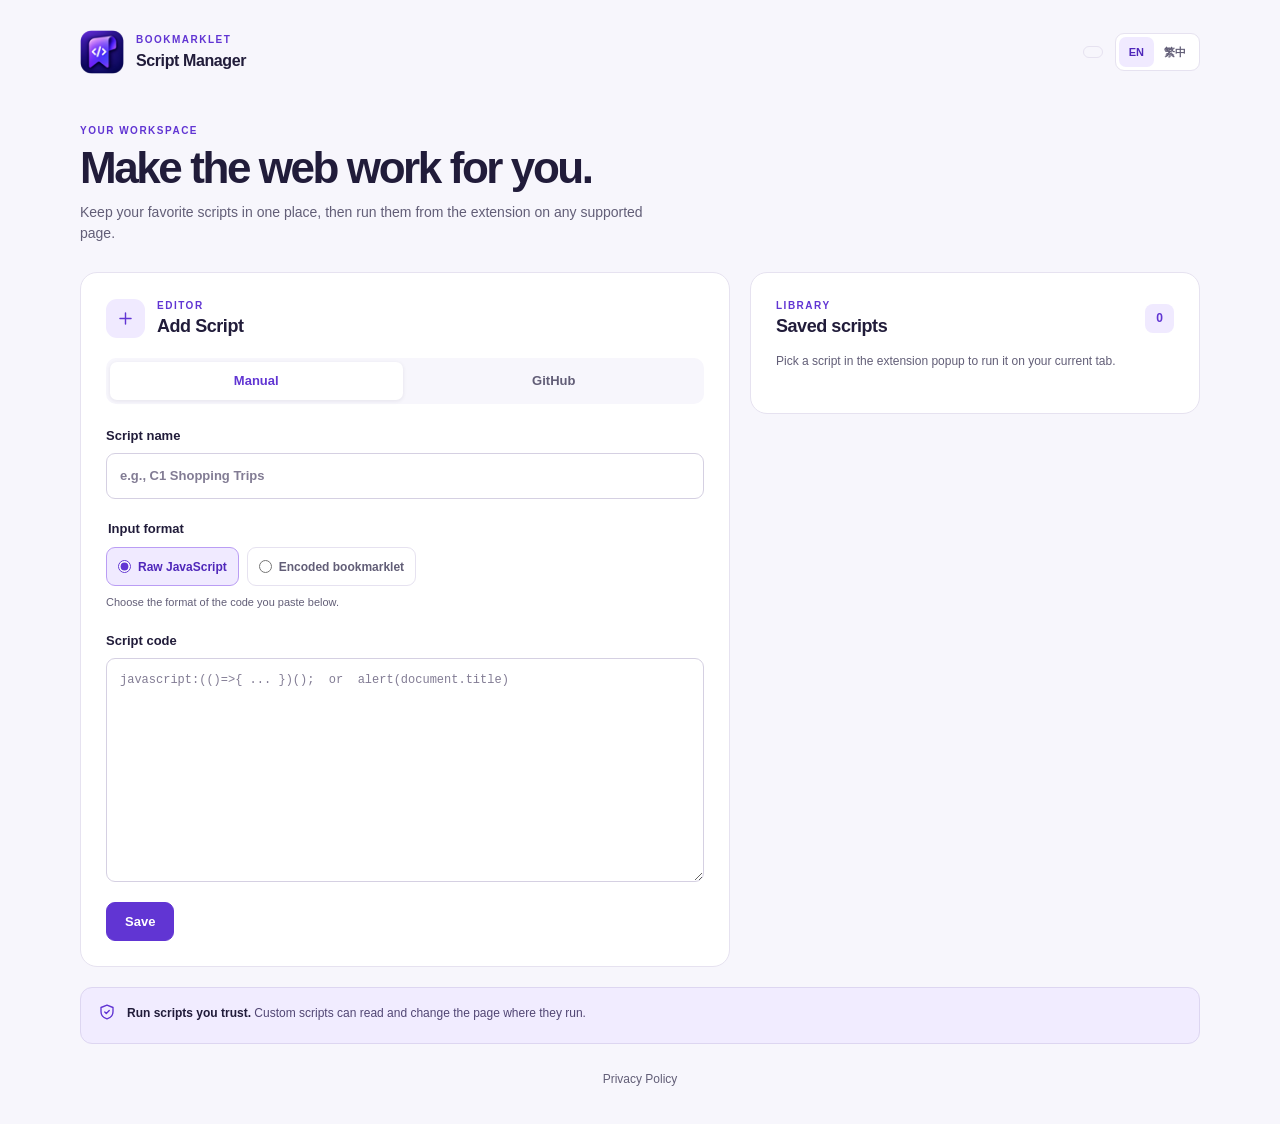
==== commit e7b09153: "Merge main into enhance-ui-and-add-github-import" ====
--- a/extension/options/index.html
+++ b/extension/options/index.html
@@ -34,6 +34,11 @@
         <span class="card-icon" aria-hidden="true"><svg viewBox="0 0 24 24" width="19" height="19" fill="none" stroke="currentColor" stroke-width="1.8" stroke-linecap="round" stroke-linejoin="round"><path d="M12 5v14M5 12h14"/></svg></span>
         <div><p class="eyebrow" data-i18n="editor">EDITOR</p><h2 id="form-title" data-i18n="addScript">Add Script</h2></div>
       </div>
+      <div class="source-tabs" role="tablist" aria-label="Add script method" data-i18n-aria-label="addScriptMethod">
+        <button type="button" id="manual-tab" role="tab" aria-controls="manual-panel" aria-selected="true" data-i18n="manual">Manual</button>
+        <button type="button" id="github-tab" role="tab" aria-controls="github-panel" aria-selected="false" tabindex="-1">GitHub</button>
+      </div>
+      <div id="manual-panel" role="tabpanel" aria-labelledby="manual-tab">
       <form id="script-form">
         <label>
           <span data-i18n="scriptName">Script name</span>
@@ -57,6 +62,18 @@
           <span id="form-hint" class="hint" role="status" aria-live="polite"></span>
         </div>
       </form>
+      </div>
+      <div id="github-panel" class="hidden" role="tabpanel" aria-labelledby="github-tab">
+        <form id="github-form">
+          <label for="github-url" data-i18n="githubFileUrl">GitHub JavaScript file URL</label>
+          <input type="url" id="github-url" placeholder="https://github.com/owner/repo/blob/main/script.js" required />
+          <p class="field-hint" data-i18n="githubCopyHint">Save a one-time local copy of a public .js file.</p>
+          <div class="form-actions">
+            <button type="submit" class="primary-btn" id="github-save-btn" data-i18n="save">Save</button>
+            <span id="github-hint" class="hint" role="status" aria-live="polite"></span>
+          </div>
+        </form>
+      </div>
     </section>
 
     <section class="card library-card" aria-labelledby="library-title">
--- a/extension/options/styles.css
+++ b/extension/options/styles.css
@@ -24,14 +24,20 @@
 .sub { max-width: 590px; margin: 0; color: var(--muted); font-size: 14px; }
 .workspace { display: grid; grid-template-columns: minmax(0, 1.3fr) minmax(300px, .9fr); align-items: start; gap: 20px; }
 .card { min-width: 0; padding: 25px; border: 1px solid var(--line); border-radius: 17px; background: var(--surface); }
-.card-heading { display: flex; align-items: center; gap: 12px; margin-bottom: 24px; }
+.card-heading { display: flex; align-items: center; gap: 12px; margin-bottom: 20px; }
 .card-icon { display: grid; place-items: center; width: 39px; height: 39px; border-radius: 11px; background: var(--accent-soft); color: var(--accent); }
 .card h2 { margin: 0; font-size: 18px; line-height: 1.25; letter-spacing: -.025em; }
 form { display: grid; gap: 20px; }
 form > label { display: grid; gap: 8px; color: var(--ink); font-size: 13px; font-weight: 700; }
-input[type="text"], textarea { display: block; width: 100%; padding: 12px 13px; border: 1px solid #d5d0e2; border-radius: 9px; background: #fff; color: var(--ink); font-size: 13px; transition: border-color .18s ease, box-shadow .18s ease; }
-input[type="text"]::placeholder, textarea::placeholder { color: #827c94; }
-input[type="text"]:focus, textarea:focus { border-color: var(--accent); outline: 0; box-shadow: 0 0 0 3px #e8ddff; }
+.source-tabs { display: flex; gap: 5px; margin-bottom: 22px; padding: 4px; border-radius: 10px; background: var(--bg); }
+.source-tabs button { flex: 1; min-height: 38px; border: 0; border-radius: 7px; background: transparent; color: var(--muted); font-size: 13px; font-weight: 700; }
+.source-tabs button[aria-selected="true"] { background: white; color: var(--accent); box-shadow: 0 1px 4px #211c3a16; }
+.source-tabs button:hover { color: var(--accent); }
+#github-form { gap: 12px; }
+#github-form .field-hint { margin: 0; }
+input[type="text"], input[type="url"], textarea { display: block; width: 100%; padding: 12px 13px; border: 1px solid #d5d0e2; border-radius: 9px; background: #fff; color: var(--ink); font-size: 13px; transition: border-color .18s ease, box-shadow .18s ease; }
+input[type="text"]::placeholder, input[type="url"]::placeholder, textarea::placeholder { color: #827c94; }
+input[type="text"]:focus, input[type="url"]:focus, textarea:focus { border-color: var(--accent); outline: 0; box-shadow: 0 0 0 3px #e8ddff; }
 textarea { min-height: 220px; resize: vertical; font: 12px/1.65 ui-monospace, SFMono-Regular, Menlo, Consolas, monospace; }
 fieldset { min-width: 0; margin: 0; padding: 0; border: 0; }
 legend { margin-bottom: 9px; font-size: 13px; font-weight: 700; }
@@ -47,6 +53,7 @@
 .primary-btn:hover { background: var(--accent-hover); }
 .ghost-btn { border: 1px solid #d5d0e2; background: white; color: var(--ink); }
 .ghost-btn:hover { background: var(--accent-soft); border-color: #ba9df4; }
+.primary-btn:disabled, .ghost-btn:disabled { cursor: wait; opacity: .65; }
 .hint { color: #176b49; font-size: 12px; }
 .hint.error { color: #a72d4b; }
 .library-heading { display: flex; align-items: center; justify-content: space-between; gap: 12px; }
@@ -56,7 +63,7 @@
 .item { display: flex; align-items: center; justify-content: space-between; gap: 14px; min-width: 0; padding: 13px; border: 1px solid var(--line); border-radius: 11px; background: #fdfcff; }
 .item-info { min-width: 0; }
 .item-name { overflow-wrap: anywhere; font-size: 13px; font-weight: 750; }
-.item-meta { max-width: 250px; margin-top: 3px; overflow: hidden; color: var(--muted); font: 11px/1.4 ui-monospace, SFMono-Regular, Menlo, Consolas, monospace; text-overflow: ellipsis; white-space: nowrap; }
+.item-meta { margin-top: 3px; color: var(--muted); font-size: 12px; }
 .item-actions { display: flex; flex: none; gap: 5px; }
 .sm-btn { min-height: 30px; padding: 5px 8px; border: 1px solid transparent; border-radius: 7px; background: transparent; color: var(--accent); font-size: 11px; font-weight: 750; transition: background .18s ease; }
 .sm-btn:hover { background: var(--accent-soft); }
@@ -72,6 +79,6 @@
 footer a { color: var(--muted); font-size: 12px; text-decoration: none; }
 footer a:hover { color: var(--accent); text-decoration: underline; }
 button:focus-visible, a:focus-visible, input[type="radio"]:focus-visible { outline: 3px solid #a88cf5; outline-offset: 2px; }
-@media (max-width: 800px) { .workspace { grid-template-columns: 1fr; } .item-meta { max-width: min(55vw, 500px); } }
-@media (max-width: 560px) { .wrap { width: min(100% - 28px, 1120px); } .page-header { padding-top: 20px; } .intro { margin-top: 34px; } .card { padding: 19px; } .item { align-items: stretch; flex-direction: column; } .item-actions { justify-content: flex-end; } .item-meta { max-width: 100%; } }
+@media (max-width: 800px) { .workspace { grid-template-columns: 1fr; } }
+@media (max-width: 560px) { .wrap { width: min(100% - 28px, 1120px); } .page-header { padding-top: 20px; } .intro { margin-top: 34px; } .card { padding: 19px; } .item { align-items: stretch; flex-direction: column; } .item-actions { justify-content: flex-end; } }
 @media (prefers-reduced-motion: reduce) { *, *::before, *::after { animation-duration: .01ms !important; transition-duration: .01ms !important; scroll-behavior: auto !important; } }
